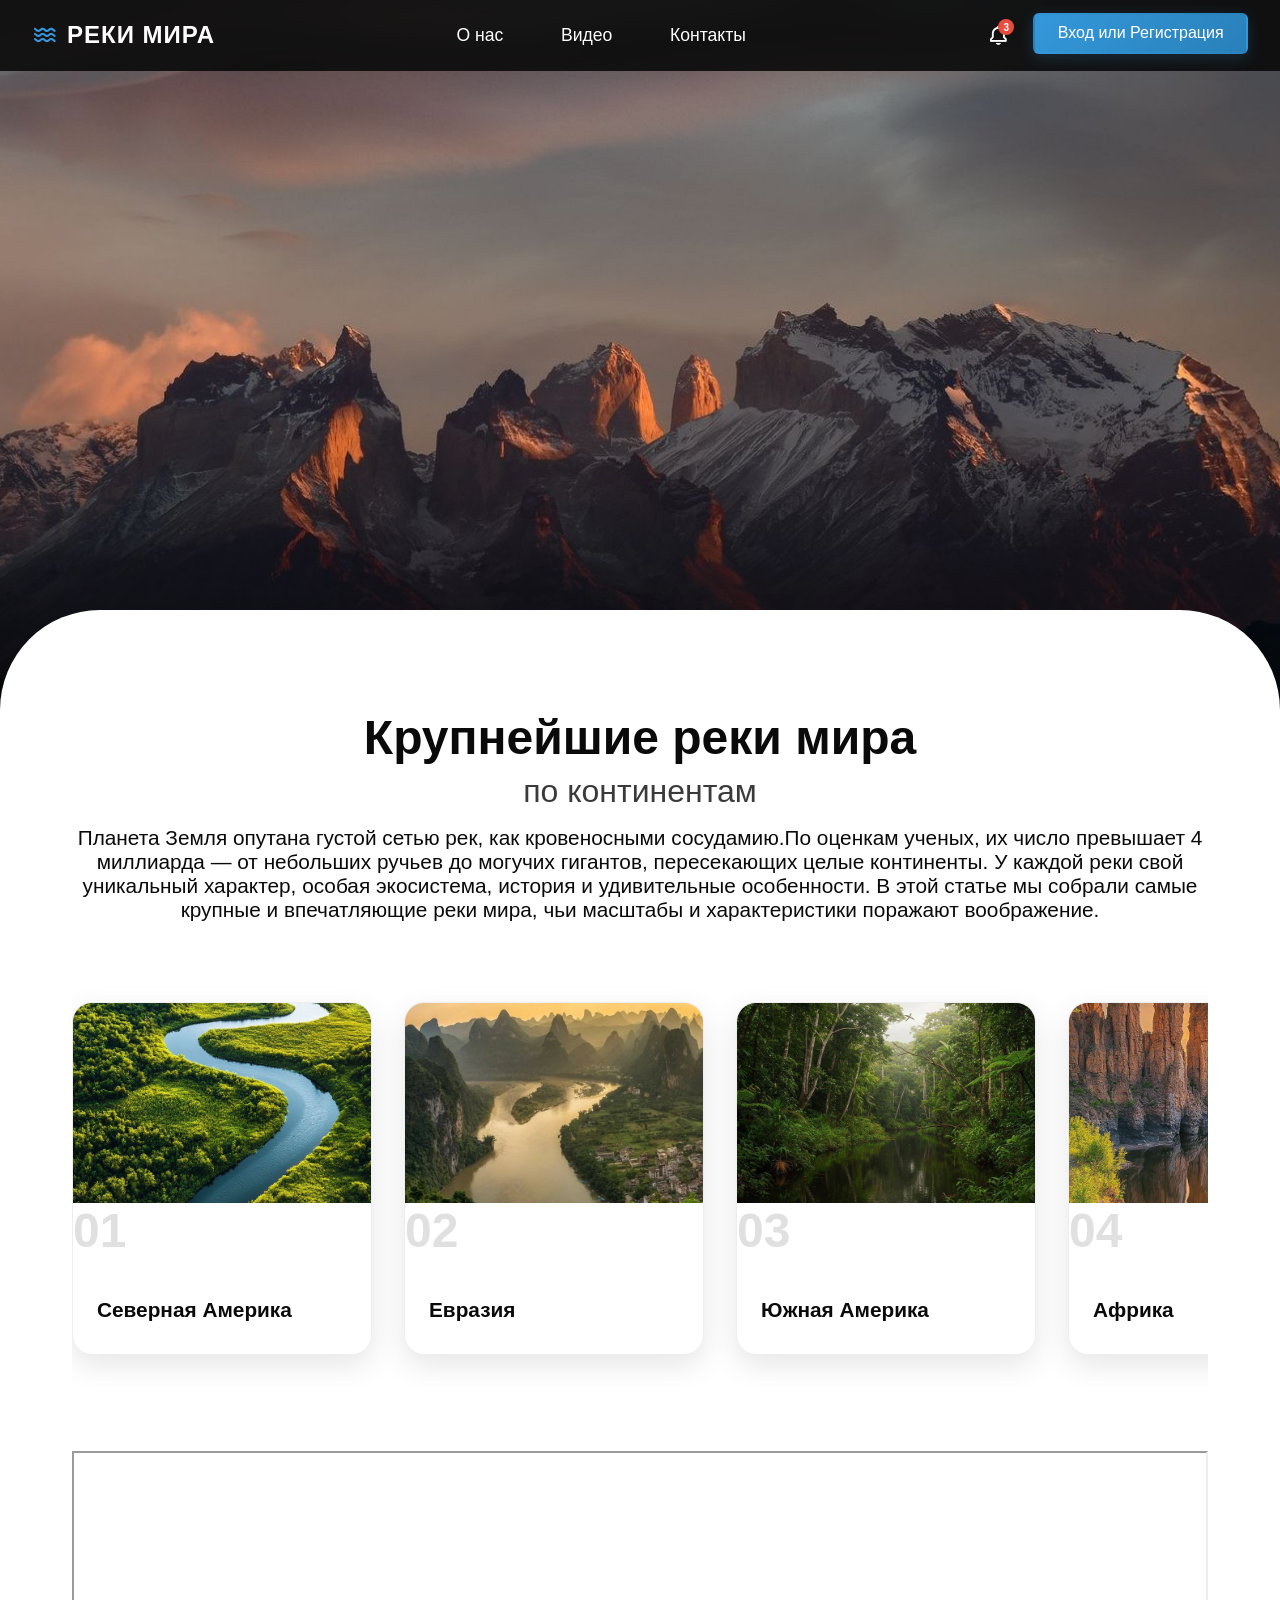
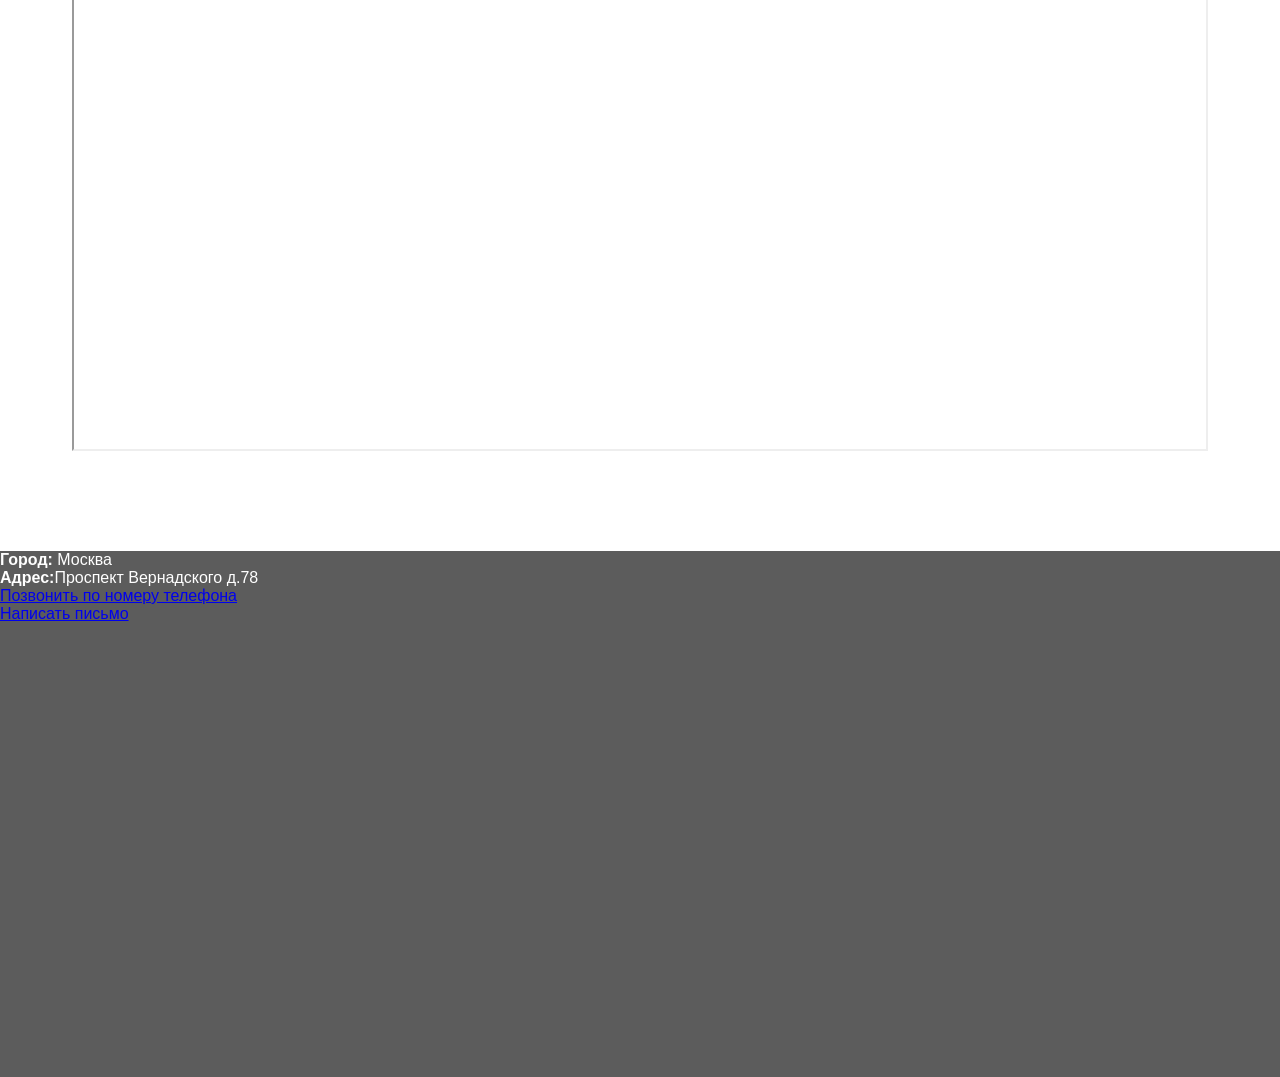
==== index.html @ 8da2535d "Add files via upload" ====
<!DOCTYPE html>
<html lang="ru">
<head>
    <meta charset="UTF-8">
    <meta name="viewport" content="width=device-width, initial-scale=1.0">
    <link rel="stylesheet" href="style2.2.css">
    <link rel="icon" type = " image/png" href = "иконка2.jpg">
    <title>РЕКИ МИРА</title>
    <link href='https://unpkg.com/boxicons@2.1.4/css/boxicons.min.css' rel='stylesheet'>
</head>
<body>
    <!-- Шапка -->
<header class="header">
    <!-- Левая часть: Логотип -->
    <div class="header-left">
        <a href="index2.html" class="logo">
            <i class='bx bx-water'></i>
            РЕКИ МИРА
        </a>
    </div>
    
    <!-- Центральная часть: Меню навигации (только для десктопа) -->
    <div class="header-center">
        <ul class="nav-menu">
            <li><a href="#1">О нас</a></li>
            <li><a href="#2">Видео</a></li>
            <li><a href="#3">Контакты</a></li>
        </ul>
    </div>
    
    <!-- Правая часть: Все иконки вместе -->
    <div class="header-right">
        <!-- Иконка уведомлений с выпадающим списком -->
        <div class="notification">
            <div class="notification-badge">
                <i class='bx bx-bell'></i>
                <span class="badge-count">3</span>
            </div>
            <!-- Выпадающий список уведомлений -->
            <div class="notification-dropdown">
                <div class="notification-header">
                    <h3>Уведомления</h3>
                </div>
                <div class="notification-list">
                    <div class="notification-item unread">
                        <i class='bx bx-water'></i>
                        <div class="notification-content">
                            <p>Новый тур по реке Миссисипи</p>
                            <span>2 часа назад</span>
                        </div>
                    </div>
                    <div class="notification-item unread">
                        <i class='bx bx-calendar'></i>
                        <div class="notification-content">
                            <p>Завтра экскурсия по Волге</p>
                            <span>5 часов назад</span>
                        </div>
                    </div>
                    <div class="notification-item">
                        <i class='bx bx-gift'></i>
                        <div class="notification-content">
                            <p>Специальное предложение на туры</p>
                            <span>1 день назад</span>
                        </div>
                    </div>
                </div>
            </div>
        </div>
        
        <!-- КНОПКА ВХОДА ДЛЯ ДЕСКТОПА -->
        <div class="header-register-link">
            <a href="login2.html">Вход или Регистрация</a>
        </div>
        
        <!-- Иконка входа для мобильных -->
        <div class="mobile-login-btn">
            <a href="login2.html" title="Вход">
                <i class='bx bx-user'></i>
            </a>
        </div>
        
        <!-- Кнопка бургер-меню -->
        <button class="menu-btn" aria-label="Открыть меню">
            <span></span>
            <span></span>
            <span></span>
        </button>
    </div>
</header>

    <!-- Мобильное меню -->
    <div class="mobile-menu">
        <ul class="mobile-nav">
            <li><a href="#1">О нас</a></li>
            <li><a href="#2">Видео</a></li>
            <li><a href="#">Контакты</a></li>
            <li><a href="login2.html">Вход или Регистрация</a></li>
        </ul>
    </div>

    <!-- Оверлей для меню -->
    <div class="menu-overlay"></div>

    <!-- Герой секция с фотографией -->
    <section class="hero">
        <div class="hero-image">
            <img src="фон 26.jpg" alt="Озеро Бравиец">
        </div>
        <div class="hero-overlay">
            <div class="hero-content">
                <h1 class="hero-subtitle"></h1>
            </div>
        </div>
    </section>

    <!-- Перекрывающий объект с карточками -->
    <section class="overlay-section">
        <div class="overlay-container">
            <!-- Текст слева -->
            <div class="overlay-text">
                <h2 id ="1">Крупнейшие реки мира</h2>
                <h3>по континентам</h3>
                <p class="large-text">Планета Земля опутана густой сетью рек, как кровеносными сосудамию.По оценкам ученых, их число превышает 4 миллиарда — от небольших ручьев до могучих гигантов, пересекающих целые континенты. У каждой реки свой уникальный характер, особая экосистема, история и удивительные особенности. В этой статье мы собрали самые крупные и впечатляющие реки мира, чьи масштабы и характеристики поражают воображение.</p>
            </div>

            <div class="cards-container">
                <div class="cards-wrapper">
                    <a href="north-america.html" class="card-link">
                        <div class="card animate-card">
                            <div class="card-image">
                                <img src="миссисипи1.jpg" alt="Миссисипи">
                            </div> 
                            <div class="card-number">01</div>
                            <div class="card-content">
                                <h4>Северная Америка</h4>
                            </div>
                        </div>
                    </a>
                    
                    <a href="eurasia.html" class="card-link">
                        <div class="card animate-card">
                            <div class="card-image">
                                <img src="янцзы 1.jpg" alt="Янцзы">
                            </div> 
                            <div class="card-number">02</div>
                            <div class="card-content">
                                <h4>Евразия</h4>
                            </div>
                        </div>
                    </a>
                    
                    <a href="south-america.html" class="card-link">
                        <div class="card animate-card">
                            <div class="card-image">
                                <img src="амазонка 2.jpg" alt="Амазонка">
                            </div> 
                            <div class="card-number">03</div>
                            <div class="card-content">
                                <h4>Южная Америка</h4>
                            </div>
                        </div>
                    </a>
                    
                    <a href="africa.html"class="card-link">
                        <div class="card animate-card">
                            <div class="card-image">
                                <img src="лена2.jpg" alt="Лена">
                            </div> 
                            <div class="card-number">04</div>
                            <div class="card-content">
                                <h4>Африка</h4>
                            </div>
                        </div>
                    </a>
                    <!-- Второй набор карточек (дубликаты) -->
                    <a href="north-america.html" class="card-link">
                        <div class="card animate-card">
                            <div class="card-image">
                                <img src="миссисипи1.jpg" alt="Миссисипи">
                            </div> 
                            <div class="card-number">01</div>
                            <div class="card-content">
                                <h4>Северная Америка</h4>
                            </div>
                        </div>
                    </a>
                    
                    <a href="eurasia.html" class="card-link">
                        <div class="card animate-card">
                            <div class="card-image">
                                <img src="янцзы 1.jpg" alt="Янцзы">
                            </div> 
                            <div class="card-number">02</div>
                            <div class="card-content">
                                <h4>Евразия</h4>
                            </div>
                        </div>
                    </a>
                    
                    <a href="south-america.html" class="card-link">
                        <div class="card animate-card">
                            <div class="card-image">
                                <img src="амазонка 2.jpg" alt="Амазонка">
                            </div> 
                            <div class="card-number">03</div>
                            <div class="card-content">
                                <h4>Южная Америка</h4>
                            </div>
                        </div>
                    </a>
                    
                    <a href="africa.html" class="card-link">
                        <div class="card animate-card">
                            <div class="card-image">
                                <img src="лена2.jpg" alt="Лена">
                            </div> 
                            <div class="card-number">04</div>
                            <div class="card-content">
                                <h4>Африка</h4>
                            </div>
                        </div>
                    </a>
                </div>
            </div>
            <div class="video-section" id ="2">
                <div class="video-wrapper">
                    <iframe src="https://rutube.ru/play/embed/c1d8cdcf89a8699d1d1cd6cf61691dd6?autostart=false" width=100% height="600">
                    </iframe>
                </div>
            </div>
        </div>
    </section>

    <footer>
        <p id ="3"><b>Город:</b> Москва</p>
        <p><b>Адрес:</b>Проспект Вернадского д.78</p>
        <p><a href="tel:+79295620335">Позвонить по номеру телефона</a></p>
        <p><a href="mailto:martynyuk-nastena@list.ru">Написать письмо</a></p>
        <iframe src="https://www.google.com/maps/embed?pb=!1m18!1m12!1m3!1d6698.870438184305!2d37.49034194179355!3d55.66796847981551!2m3!1f0!2f0!3f0!3m2!1i1024!2i768!4f13.1!3m3!1m2!1s0x46b54dc1d23b51c3%3A0x74763ed59c81ccb6!2z0KDQotCjINCc0JjQoNCt0JA!5e0!3m2!1sru!2sru!4v1760949734559!5m2!1sru!2sru" width="600" height="450" style="border:0;" allowfullscreen="" loading="lazy" referrerpolicy="no-referrer-when-downgrade"></iframe>
    </footer>

    <script>
    // JavaScript для бургер-меню
    document.addEventListener('DOMContentLoaded', function() {
        const menuBtn = document.querySelector('.menu-btn');
        const mobileMenu = document.querySelector('.mobile-menu');
        const menuOverlay = document.querySelector('.menu-overlay');
        const mobileLinks = document.querySelectorAll('.mobile-nav a');
        
        // Открытие/закрытие меню
        menuBtn.addEventListener('click', function() {
            this.classList.toggle('active');
            mobileMenu.classList.toggle('active');
            menuOverlay.classList.toggle('active');
            document.body.style.overflow = mobileMenu.classList.contains('active') ? 'hidden' : '';
        });
        
        // Закрытие меню при клике на оверлей
        menuOverlay.addEventListener('click', function() {
            menuBtn.classList.remove('active');
            mobileMenu.classList.remove('active');
            this.classList.remove('active');
            document.body.style.overflow = '';
        });
        
        // Закрытие меню при клике на ссылку
        mobileLinks.forEach(link => {
            link.addEventListener('click', function() {
                menuBtn.classList.remove('active');
                mobileMenu.classList.remove('active');
                menuOverlay.classList.remove('active');
                document.body.style.overflow = '';
            });
        });
        
        // Закрытие меню при нажатии Escape
        document.addEventListener('keydown', function(e) {
            if (e.key === 'Escape') {
                menuBtn.classList.remove('active');
                mobileMenu.classList.remove('active');
                menuOverlay.classList.remove('active');
                document.body.style.overflow = '';
            }
        });
    });
    </script>

    
</body>
</html>
---- style2.2.css ----
* {
    margin: 0;
    padding: 0;
    box-sizing: border-box;
}

.large-text {
    font-size: 1.3rem;
}

body {
    font-family: 'Arial', sans-serif;
    background: #0a0a0a;
    color: white;
    overflow-x: hidden;
}

body {
    background: url('./фон.jpg');
    background-position: center;
    background-size: cover;
    background-repeat: no-repeat;
    background-attachment: fixed;
}

body.login-page {
    display: flex;
    justify-content: center;
    align-items: center;
    min-height: 100vh;
}

.wrapper {
    width: 500px;
    background-color: transparent;
    border: 2px solid rgb(255, 255, 255, .2);
    backdrop-filter: blur(30px);
    border-radius: 20px;
    box-shadow: 0 0 10px rgba(0, 0, 0, .2);
    padding: 30px 40px;
}

.wrapper h1 {
    font-size: 36px;
    text-align: center;
}

.wrapper .input-box {
    width: 100%;
    height: 50px;
    margin: 30px 0;
    position: relative;
}

.input-box input {
    width: 100%;
    height: 100%;
    background: transparent;
    border: none;
    outline: none;
    border: 2px solid rgb(255, 255, 255, 0.2);
    border-radius: 40px;
    font-size: 16px;
    color: #fff;
    padding: 20px 45px 20px 20px;
}

.input-box input::placeholder {
    color: #fff;
}

.input-box i {
    position: absolute;
    right: 20px;
    top: 50%;
    transform: translateY(-50%);
    font-size: 30px;
}

.wrapper .remember {
    display: flex;
    justify-content: space-between;
    font-size: 14.5px;
    margin: -15px 0 15px;
}

.remember label input {
    accent-color: #fff;
    margin-right: 3px;
}

.remember a {
    color: #fff;
    text-decoration: none;
}

.remember a:hover {
    text-decoration: underline;
}

.wrapper .btn {
    width: 100%;
    height: 40px;
    background: #fff;
    border: none;
    outline: none;
    border-radius: 40px;
    box-shadow: 0 0 10px rgba(0, 0, 0, .50);
    cursor: pointer;
    font-size: 16px;
    color: #333;
    font-weight: 600;
}

.wrapper .register-link {
    font-size: 14.5px;
    text-align: center;
    margin-top: 20px;
}

.register-link p a {
    color: #fff;
    text-decoration: none;
    font-weight: 600;
}

.register-link p a:hover {
    text-decoration: underline;
}

/* ========== HEADER ========== */
.header {
    position: fixed;
    top: 0;
    left: 0;
    width: 100%;
    padding: 0.8rem 2rem;
    z-index: 1000;
    background: rgba(10, 10, 10, 0.9);
    backdrop-filter: blur(10px);
    display: flex;
    justify-content: space-between;
    align-items: center;
    min-height: 70px;
}

/* Логотип */
.logo {
    font-size: 1.5rem;
    font-weight: bold;
    letter-spacing: 1px;
    color: white;
    text-decoration: none;
    display: flex;
    align-items: center;
    gap: 8px;
    white-space: nowrap;
}

.logo i {
    font-size: 1.6rem;
    color: #3498db;
}

/* Навигация для десктопа */
.header-center {
    display: flex;
    justify-content: center;
    flex: 1;
}

.nav-menu {
    display: flex;
    list-style: none;
    gap: 2rem;
    margin: 0;
    padding: 0;
}

.nav-menu a {
    color: white;
    text-decoration: none;
    font-size: 1.1rem;
    transition: all 0.3s;
    padding: 0.4rem 0.8rem;
    border-radius: 5px;
}

.nav-menu a:hover {
    color: #3498db;
    background: rgba(255, 255, 255, 0.1);
}

/* Правая часть - десктоп */
.header-right {
    display: flex;
    align-items: center;
    gap: 1.5rem;
}

/* Уведомления */
.notification {
    position: relative;
}

.notification-badge {
    position: relative;
    cursor: pointer;
    font-size: 1.4rem;
    color: white;
    transition: color 0.3s;
    display: flex;
    align-items: center;
}

.badge-count {
    position: absolute;
    top: -5px;
    right: -5px;
    background: #e74c3c;
    color: white;
    border-radius: 50%;
    width: 16px;
    height: 16px;
    font-size: 10px;
    display: flex;
    align-items: center;
    justify-content: center;
    font-weight: bold;
}

/* Выпадающий список уведомлений */
.notification-dropdown {
    position: absolute;
    top: 100%;
    right: 0;
    width: 350px;
    background: white;
    border-radius: 8px;
    box-shadow: 0 5px 20px rgba(0, 0, 0, 0.1);
    opacity: 0;
    visibility: hidden;
    transform: translateY(10px);
    transition: all 0.3s ease;
    z-index: 1001;
    margin-top: 10px;
}

.notification:hover .notification-dropdown {
    opacity: 1;
    visibility: visible;
    transform: translateY(0);
}

.notification-header {
    padding: 15px;
    border-bottom: 1px solid #eee;
    display: flex;
    justify-content: space-between;
    align-items: center;
}

.notification-header h3 {
    margin: 0;
    font-size: 16px;
    font-weight: 600;
    color: #333;
}

.notification-list {
    max-height: 300px;
    overflow-y: auto;
}

.notification-item {
    display: flex;
    align-items: flex-start;
    padding: 15px;
    border-bottom: 1px solid #f5f5f5;
    transition: background 0.3s;
}

.notification-item:hover {
    background: #f9f9f9;
}

.notification-item.unread {
    background: #f0f7ff;
}

.notification-item i {
    font-size: 20px;
    color: #3498db;
    margin-right: 10px;
    margin-top: 2px;
}

.notification-content {
    flex: 1;
}

.notification-content p {
    margin: 0 0 5px 0;
    font-size: 14px;
    color: #333;
}

.notification-content span {
    font-size: 12px;
    color: #999;
}

/* Кнопка входа для десктопа */
/* Кнопка входа для десктопа */
.header-register-link {
    display: block;
}

.header-register-link a {
    background: linear-gradient(135deg, #3498db, #2980b9);
    color: white;
    padding: 0.6rem 1.4rem;
    border-radius: 6px;
    text-decoration: none;
    font-weight: 500;
    font-size: 1rem;
    transition: all 0.5s cubic-bezier(0.4, 0, 0.2, 1);
    box-shadow: 0 4px 15px rgba(52, 152, 219, 0.2);
    white-space: nowrap;
    display: inline-block;
    border: 2px solid transparent;
    position: relative;
    overflow: hidden;
}

/* Контур сверху - начинается слева */
.header-register-link a::before {
    content: '';
    position: absolute;
    top: 0;
    left: 0;
    width: 0;
    height: 4px;
    background: linear-gradient(90deg, #9fa0ff, #0b3a9e);
    transition: all 0.5s ease;
    border-radius: 2px;
}

/* Контур снизу - начинается справа */
.header-register-link a::after {
    content: '';
    position: absolute;
    bottom: 0;
    right: 0;
    width: 0;
    height: 4px;
    background: linear-gradient(90deg, #9fa0ff, #0b3a9e);
    transition: all 0.5s ease;
    border-radius: 2px;
}

.header-register-link a:hover {
    background: linear-gradient(135deg, #ffffff, hsl(0, 0%, 100%));
    transform: translateY(-2px);
    box-shadow: 0 6px 20px rgba(155, 89, 182, 0.4);
    color: #0a0a0a;
}

/* Контур расширяется при наведении */
.header-register-link a:hover::before {
    width: 100%;
}

.header-register-link a:hover::after {
    width: 100%;
}

/* Иконка входа для мобильных (скрыта на десктопе) */
.mobile-login-btn {
    display: none;
}

.mobile-login-btn a {
    color: white;
    font-size: 1.4rem;
    text-decoration: none;
    padding: 0.3rem;
    transition: color 0.3s;
    display: flex;
    align-items: center;
}

/* БУРГЕР-МЕНЮ  */
/* Кнопка бургер-меню (скрыта на десктопе) */
.menu-btn {
    display: none;
    width: 30px;
    height: 20px;
    position: relative;
    cursor: pointer;
    z-index: 1001;
    background: none;
    border: none;
    padding: 0;
    flex-shrink: 0;
}

.menu-btn span {
    display: block;
    width: 100%;
    height: 2.5px;
    background-color: white;
    position: absolute;
    left: 0;
    transition: all 0.3s ease;
    border-radius: 3px;
}

.menu-btn span:nth-child(1) {
    top: 0;
}

.menu-btn span:nth-child(2) {
    top: 50%;
    transform: translateY(-50%);
}

.menu-btn span:nth-child(3) {
    bottom: 0;
}

/* Активное состояние бургера (крестик) */
.menu-btn.active span:nth-child(1) {
    transform: rotate(45deg);
    top: 9px;
}

.menu-btn.active span:nth-child(2) {
    opacity: 0;
}

.menu-btn.active span:nth-child(3) {
    transform: rotate(-45deg);
    bottom: 9px;
}

/* Мобильное меню */
.mobile-menu {
    position: fixed;
    top: 0;
    right: -100%;
    width: 80%;
    max-width: 300px;
    height: 100vh;
    background: rgba(10, 10, 10, 0.98);
    backdrop-filter: blur(20px);
    z-index: 1000;
    padding: 80px 30px 30px;
    transition: right 0.4s ease-in-out;
    overflow-y: auto;
    box-shadow: -5px 0 15px rgba(0, 0, 0, 0.3);
}

.mobile-menu.active {
    right: 0;
}

.mobile-nav {
    list-style: none;
    margin: 0;
    padding: 0;
}

.mobile-nav li {
    margin-bottom: 1.5rem;
}

.mobile-nav a {
    color: white;
    text-decoration: none;
    font-size: 1.2rem;
    display: block;
    padding: 0.8rem 0;
    border-bottom: 1px solid rgba(255, 255, 255, 0.1);
    transition: color 0.3s;
}

.mobile-nav a:hover {
    color: #3498db;
}

/* Оверлей для мобильного меню */
.menu-overlay {
    position: fixed;
    top: 0;
    left: 0;
    width: 100%;
    height: 100%;
    background: rgba(0, 0, 0, 0.7);
    z-index: 999;
    opacity: 0;
    visibility: hidden;
    transition: all 0.3s ease;
}

.menu-overlay.active {
    opacity: 1;
    visibility: visible;
}

/* ========== ОСТАЛЬНЫЕ СЕКЦИИ ========== */
/* Герой секция */
.hero {
    position: relative;
    height: 80vh;
    overflow: hidden;
}


@media (min-width: 1200px) {
    .hero {
        height: 90vh; /* или 100vh */
    }
}

@media (min-width: 1600px) {
    .hero {
        height: 100vh;
    }
}

.hero-image {
    width: 100%;
    height: 100%;
    position: relative;
}

.hero-image {
    width: 100%;
    height: 100%;
    position: relative;
}

.hero-image img {
    width: 100%;
    height: 100%;
    object-fit: cover;
    object-position: center top;
     display: block;
}

.hero-overlay {
    position: absolute;
    top: 0;
    left: 0;
    width: 100%;
    height: 100%;
    display: flex;
    align-items: flex-end;
    padding: 4rem;
    background: linear-gradient(transparent 50%, rgba(0, 0, 0, 0.8) 100%);
      z-index: 1;
}

.hero-content {
    text-align: left;
}

.hero-subtitle {
    font-size: 1.2rem;
    letter-spacing: 8px;
    margin-bottom: 0.5rem;
    font-weight: 300;
    opacity: 0.9;
}

.hero-location {
    font-size: 3rem;
    font-weight: bold;
    letter-spacing: 3px;
}

/* СЕКЦИЯ С КАРТОЧКАМИ */
.overlay-section {
    position: relative;
    background: white;
    color: #0a0a0a;
    padding: 100px 0;
    min-height: 600px;
    margin-top: -200px;
    z-index: 2;
    border-radius: 100px;
}

.overlay-container {
    max-width: 1200px;
    margin: 0 auto;
    padding: 0 2rem;
}

.overlay-text {
    margin-bottom: 3rem;
    text-align: center;
}

.overlay-text h2 {
    font-size: 3rem;
    font-weight: bold;
    margin-bottom: 0.5rem;
    color: #0a0a0a;
}

.overlay-text h3 {
    font-size: 2rem;
    font-weight: 300;
    margin-bottom: 1rem;
    color: #0a0a0a;
    opacity: 0.8;
}

.studio-name {
    font-size: 1.1rem;
    opacity: 0.6;
    letter-spacing: 1px;
    color: #0a0a0a;
}

/* КОНТЕЙНЕР КАРТОЧЕК */
.cards-container {
    width: 100%;
    overflow: hidden;
    margin: 3rem 0;
    padding: 2rem 0;
}

.cards-wrapper {
    animation: scrollCards 30s linear infinite;
    display: flex;
    gap: 2rem;
}

/* СТИЛИ ДЛЯ КЛИКАБЕЛЬНЫХ КАРТОЧЕК */
.card-link {
    text-decoration: none;
    color: inherit;
    display: block;
    flex: 0 0 300px;
}

.card-link:visited,
.card-link:active,
.card-link:focus {
    color: inherit;
    text-decoration: none;
    outline: none;
}

/* КАРТОЧКИ */
.card {
    cursor: pointer;
    position: relative;
    flex: 0 0 300px;
    background: #fff;
    border-radius: 20px;
    box-shadow: 0 10px 30px rgba(0, 0, 0, 0.1);
    border: 1px solid #eee;
    transition: transform 0.3s ease;
    overflow: hidden;
}

.card:hover {
    transform: translateY(-10px);
}

.card-image {
    width: 100%;
    height: 200px;
    overflow: hidden;
}

.card-image img {
    width: 100%;
    height: 100%;
    object-fit: cover;
    display: block;
}


.card-content {
    padding: 1.5rem;
}

.card-number {
    font-size: 3rem;
    font-weight: bold;
    color: #e0e0e0;
    margin-bottom: 1rem;
}

.card-content h4 {
    font-size: 1.3rem;
    font-weight: bold;
    margin-bottom: 0.5rem;
    color: #0a0a0a;
}

.card-content p {
    color: #666;
    line-height: 1.5;
}

/* Анимация горизонтального скролла */
@keyframes scrollCards {
    0% {
        margin-left: 0;
    }
    100% {
        margin-left: calc(-300px * 4 - 2rem * 4);
    }
}

.cards-wrapper:hover {
    animation-play-state: paused;
}

/* Стили для круглых картинок */
.river-section {
    display: flex;
    align-items: flex-start;
    gap: 30px;
    margin-bottom: 40px;
}

.river-content {
    flex: 1;
}

.river-image {
    width: 400px;
    height: 400px;
    border-radius: 50%;
    background-size: cover;
    background-position: center;
    background-repeat: no-repeat;
    flex-shrink: 0;
    border: 5px solid #3498db;
}

/* Отдельные стили для каждой реки */
.missouri-img { background-image: url('миссури.jpg'); }
.mississippi-img { background-image: url('миссисипи1.jpg'); }
.mackenzie-img { background-image: url('маккензи.jpg'); }
.yukon-img { background-image: url('юкон.jpg'); }
.rio-grande-img { background-image: url('рио-гранде.jpg'); }
.amazon-img { background-image: url('амазонка 1.2.jpg'); }
.orinaco-img { background-image: url('ориноко.jpg'); }
.san-francisco-img { background-image: url('сан-франсиску.jpg'); }
.magdalena-img { background-image: url('макдалена.jpg'); }
.uruguay-img { background-image: url('уругвай.jpg'); }
.volga-img { background-image: url('волга.jpg'); }
.danube-img { background-image: url('дунай.jpg'); }
.yangtze-img { background-image: url('янцзы 1.jpg'); }
.ob-img { background-image: url('обь.jpg'); }
.yellow-img { background-image: url('хуанхэ.jpg'); }
.yenisei-img { background-image: url('Енисей.jpg'); }
.dnepr-img { background-image: url('днепр.jpg'); }
.nile-img { background-image: url('нил2.jpg'); }
.congo-img { background-image: url('конго.jpg'); }
.niger-img { background-image: url('нигер.jpg'); }
.zambezi-img { background-image: url('замбезе.jpg'); }
.senegal-img { background-image: url('сенегал.jpg'); }

/* Стили для видео секции */
.video-section {
    display: flex;
    justify-content: center;
    align-items: center;
    width: 100%;
    margin-top: 4rem;
}

.video-wrapper {
    display: flex;
    justify-content: center;
    align-items: center;
    width: 100%;
}

footer {
    background: rgba(10, 10, 10, 0.664);
    backdrop-filter: blur(10px);
}

.article {
    width: 70%;
    height: 100%;
    background-color: #ffffff;
    margin: 10px auto;
    border-radius: 40px;
    padding: 30px;
    color: #0a0a0a;
    font-size: 1.3rem;
}

/* ========== МОБИЛЬНАЯ АДАПТАЦИЯ ========== */
@media (max-width: 768px) {
    /* Шапка - все в один горизонтальный ряд */
    .header {
        padding: 0.6rem 1rem;
        min-height: 60px;
    }
    
    /* Логотип */
    .logo {
        font-size: 1.2rem;
        gap: 6px;
    }
    
    .logo i {
        font-size: 1.3rem;
    }
    
    /* Показываем бургер */
    .menu-btn {
        display: flex;
        align-items: center;
        order: 2;
    }
    
    /* Прячем десктопное меню */
    .header-center {
        display: none;
    }
    
    /* Прячем десктопную кнопку входа */
    .header-register-link {
        display: none;
    }
    
    /* Показываем мобильную иконку входа */
    .mobile-login-btn {
        display: flex;
        align-items: center;
        order: 1;
    }
    
    /* Правая часть - все иконки вместе */
    .header-right {
        display: flex;
        align-items: center;
        gap: 0.8rem;
        order: 3;
        margin-left: auto;
    }
    
    /* Уменьшаем иконку уведомлений */
    .notification-badge {
        font-size: 1.3rem;
    }
    
    /* Уменьшаем выпадающее меню уведомлений */
    .notification-dropdown {
        width: 280px;
        right: -60px;
        top: 35px;
    }
    
    /* Левая часть */
    .header-left {
        order: 1;
        flex: 1;
    }
    
    /* Исправляем отступ для героя */
    .hero {
        height: 50vh;
    }
    
    .hero-overlay {
        padding: 2rem;
    }
    
    .hero-location {
        font-size: 1.5rem;
    }
    
    /* Секция с карточками */
    .overlay-section {
        padding: 60px 0;
        border-radius: 50px;
        margin-top: -50px;
    }
    
    .overlay-container {
        padding: 0 1rem;
    }
    
    .overlay-text h2 {
        font-size: 1.8rem;
    }
    
    .overlay-text h3 {
        font-size: 1.3rem;
    }
    
    /* Карточки */
    .card {
        flex: 0 0 280px;
    }
    
    .card-link {
        flex: 0 0 280px;
    }
    
    .card-image {
        height: 150px;
    }
    
    .card-content {
        padding: 1rem;
    }
    
    .card-number {
        font-size: 2rem;
    }
    
    .card-content h4 {
        font-size: 1.1rem;
    }



    .cards-wrapper {
    animation: none !important; /* Отключаем анимацию */
    overflow-x: auto;           /* Включаем горизонтальный скролл */
    -webkit-overflow-scrolling: touch; /* Плавное скроллирование на iOS */
    scroll-snap-type: x mandatory;      /* Включаем прилипание к карточкам */
    gap: 1rem;                   /* Немного уменьшаем отступы при скролле */
    }

    .card-link {
    flex: 0 0 auto;             /* Размер карточек по содержимому, не сжимать */
    scroll-snap-align: start;   /* Карточка «приливает» к началу области просмотра */
    }
    
    /* Анимация карточек */
    @keyframes scrollCards {
        0% {
            margin-left: 0;
        }
        100% {
            margin-left: calc(-280px * 4 - 2rem * 4);
        }
    }
    
    /* Статьи */
    .article {
        width: 95%;
        padding: 20px;
        border-radius: 20px;
    }
    
    /* Круглые изображения рек */
    .river-section {
        flex-direction: column;
        gap: 20px;
        margin-bottom: 30px;
    }
    
    .river-image {
        width: 250px;
        height: 250px;
        margin: 0 auto;
    }
    
    /* Видео */
    .video-wrapper iframe {
        height: 250px !important;
    }
    
    .video-section {
        margin-top: 2rem;
    }
    
    /* Футер */
    footer iframe {
        width: 100%;
        height: 300px;
    }
    
    footer p {
        font-size: 0.9rem;
    }
}

@media (max-width: 480px) {
    .header {
        padding: 0.5rem 0.8rem;
        min-height: 55px;
    }
    
    .logo {
        font-size: 1rem;
    }
    
    .logo i {
        font-size: 1.1rem;
    }
    
    .menu-btn {
        width: 24px;
        height: 18px;
    }
    
    .notification-badge {
        font-size: 1.2rem;
    }
    
    .mobile-login-btn a {
        font-size: 1.2rem;
    }
    
    .header-right {
        gap: 0.6rem;
    }
    
    .hero {
        height: 40vh;
    }
    
    .overlay-section {
        padding: 40px 0;
        border-radius: 30px;
    }
    
    .overlay-text h2 {
        font-size: 1.5rem;
    }
    
    .overlay-text h3 {
        font-size: 1.1rem;
    }
    
    .card {
        flex: 0 0 250px;
    }
    
    .card-link {
        flex: 0 0 250px;
    }
    
    .river-image {
        width: 200px;
        height: 200px;
    }
    
    .video-wrapper iframe {
        height: 200px !important;
    }
    
    .article {
        width: 98%;
        padding: 15px;
    }
}

/* Планшетная версия */
@media (max-width: 1024px) and (min-width: 769px) {
    .header {
        padding: 0.8rem 1.5rem;
    }
    
    .nav-menu {
        gap: 1.5rem;
    }
    
    .nav-menu a {
        font-size: 1rem;
        padding: 0.3rem 0.6rem;
    }
    
    .hero {
        height: 70vh;
    }
    
    .overlay-section {
        border-radius: 80px;
    }
    
    .river-image {
        width: 300px;
        height: 300px;
    }
}
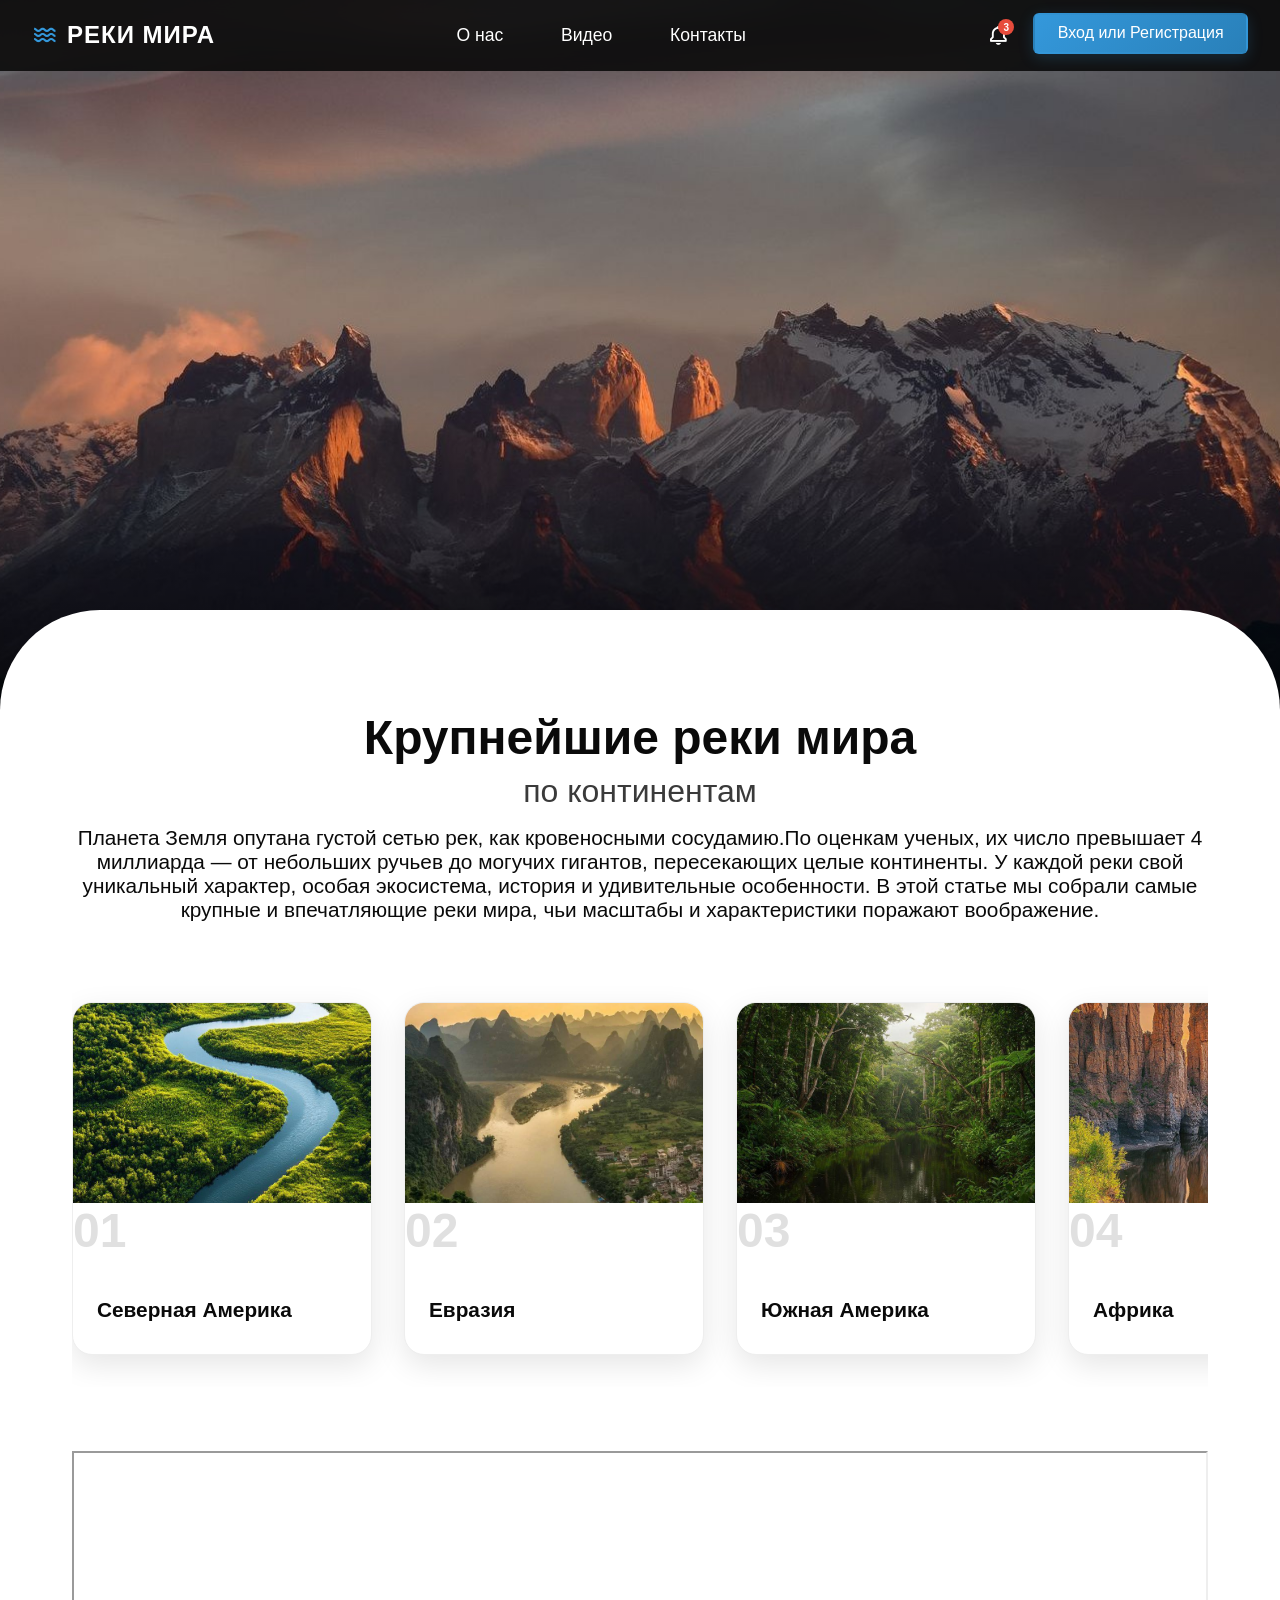
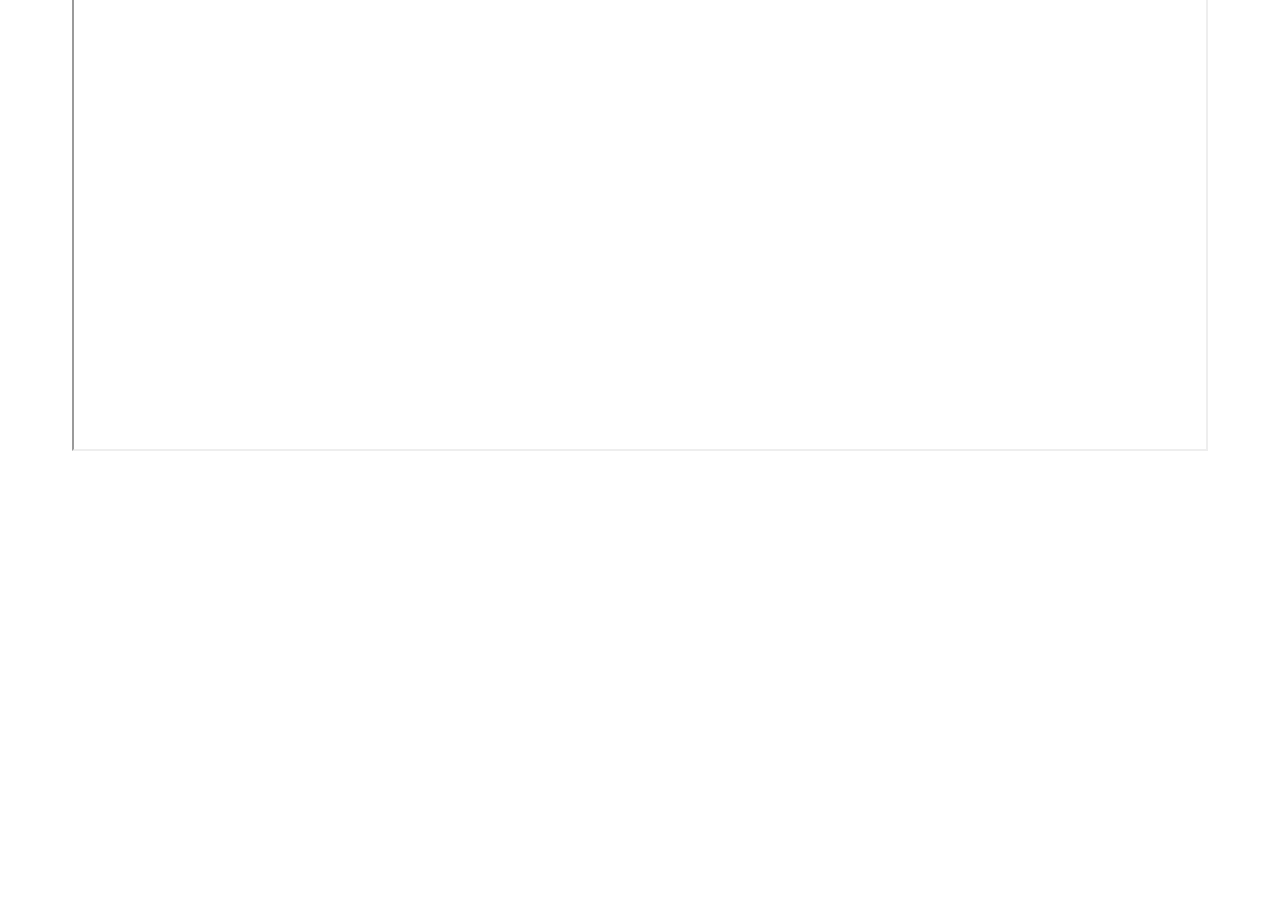
==== commit 1c875e55: "Add files via upload" ====
--- a/index.html
+++ b/index.html
@@ -13,7 +13,7 @@
 <header class="header">
     <!-- Левая часть: Логотип -->
     <div class="header-left">
-        <a href="index2.html" class="logo">
+        <a href="index.html" class="logo">
             <i class='bx bx-water'></i>
             РЕКИ МИРА
         </a>
@@ -93,7 +93,7 @@
         <ul class="mobile-nav">
             <li><a href="#1">О нас</a></li>
             <li><a href="#2">Видео</a></li>
-            <li><a href="#">Контакты</a></li>
+            <li><a href="#3">Контакты</a></li>
             <li><a href="login2.html">Вход или Регистрация</a></li>
         </ul>
     </div>
@@ -120,7 +120,7 @@
             <div class="overlay-text">
                 <h2 id ="1">Крупнейшие реки мира</h2>
                 <h3>по континентам</h3>
-                <p class="large-text">Планета Земля опутана густой сетью рек, как кровеносными сосудамию.По оценкам ученых, их число превышает 4 миллиарда — от небольших ручьев до могучих гигантов, пересекающих целые континенты. У каждой реки свой уникальный характер, особая экосистема, история и удивительные особенности. В этой статье мы собрали самые крупные и впечатляющие реки мира, чьи масштабы и характеристики поражают воображение.</p>
+                <p class="large-text" id ="4">Планета Земля опутана густой сетью рек, как кровеносными сосудамию.По оценкам ученых, их число превышает 4 миллиарда — от небольших ручьев до могучих гигантов, пересекающих целые континенты. У каждой реки свой уникальный характер, особая экосистема, история и удивительные особенности. В этой статье мы собрали самые крупные и впечатляющие реки мира, чьи масштабы и характеристики поражают воображение.</p>
             </div>
 
             <div class="cards-container">
@@ -231,14 +231,52 @@
         </div>
     </section>
 
-    <footer>
-        <p id ="3"><b>Город:</b> Москва</p>
-        <p><b>Адрес:</b>Проспект Вернадского д.78</p>
-        <p><a href="tel:+79295620335">Позвонить по номеру телефона</a></p>
-        <p><a href="mailto:martynyuk-nastena@list.ru">Написать письмо</a></p>
-        <iframe src="https://www.google.com/maps/embed?pb=!1m18!1m12!1m3!1d6698.870438184305!2d37.49034194179355!3d55.66796847981551!2m3!1f0!2f0!3f0!3m2!1i1024!2i768!4f13.1!3m3!1m2!1s0x46b54dc1d23b51c3%3A0x74763ed59c81ccb6!2z0KDQotCjINCc0JjQoNCt0JA!5e0!3m2!1sru!2sru!4v1760949734559!5m2!1sru!2sru" width="600" height="450" style="border:0;" allowfullscreen="" loading="lazy" referrerpolicy="no-referrer-when-downgrade"></iframe>
-    </footer>
-
+   <footer>
+    <div class="footer-content">
+        <div class="footer-section">
+            <h3 id ="3">Контакты</h3>
+            <div class="contact-item">
+                <i class="fas fa-map-marker-alt"></i>
+                <div>
+                    <p><b>Город:</b> Москва</p>
+                    <p><b>Адрес:</b> Проспект Вернадского д.78</p>
+                </div>
+            </div>
+            <div class="contact-item">
+                <i class="fas fa-phone"></i>
+                <p><a href="tel:+79295620335">+7 (929) 562-03-35</a></p>
+            </div>
+            <div class="contact-item">
+                <i class="fas fa-envelope"></i>
+                <p><a href="mailto:martynyuk-nastena@list.ru">martynyuk-nastena@list.ru</a></p>
+            </div>
+        </div>
+        
+        <div class="footer-section">
+            <h3>Мы на карте</h3>
+            <div class="map-container">
+                <iframe 
+                    src="https://www.google.com/maps/embed?pb=!1m18!1m12!1m3!1d6698.870438184305!2d37.49034194179355!3d55.66796847981551!2m3!1f0!2f0!3f0!3m2!1i1024!2i768!4f13.1!3m3!1m2!1s0x46b54dc1d23b51c3%3A0x74763ed59c81ccb6!2z0KDQotCjINCc0JjQoNCt0JA!5e0!3m2!1sru!2sru!4v1760949734559!5m2!1sru!2sru" 
+                    width="100%" 
+                    height="250" 
+                    style="border:0;" 
+                    allowfullscreen="" 
+                    loading="lazy" 
+                    referrerpolicy="no-referrer-when-downgrade">
+                </iframe>
+            </div>
+        </div>
+        
+        <div class="footer-section">
+            <h3>Быстрые ссылки</h3>
+            <ul class="footer-links">
+                <li><a href="#4"><i class="fas fa-water"></i>Реки</a></li>
+                <li><a href="#1"><i class="fas fa-info-circle"></i>О нас</a></li>
+            </ul>
+        </div>
+    </div>
+    
+</footer>
     <script>
     // JavaScript для бургер-меню
     document.addEventListener('DOMContentLoaded', function() {
--- a/style2.2.css
+++ b/style2.2.css
@@ -1100,9 +1100,190 @@
 
 
 
-
-
-
-
-
-
+/* Стили для футера */
+footer {
+    background: linear-gradient(135deg, rgba(10, 10, 10, 0.95), rgba(52, 152, 219, 0.1));
+    backdrop-filter: blur(15px);
+    color: white;
+    padding: 40px 20px 20px;
+    margin-top: 60px;
+    border-top: 1px solid rgba(255, 255, 255, 0.1);
+}
+
+.footer-content {
+    display: grid;
+    grid-template-columns: repeat(auto-fit, minmax(280px, 1fr));
+    gap: 40px;
+    max-width: 1200px;
+    margin: 0 auto;
+}
+
+.footer-section h3 {
+    color: #3498db;
+    font-size: 1.4rem;
+    margin-bottom: 20px;
+    padding-bottom: 10px;
+    border-bottom: 2px solid rgba(52, 152, 219, 0.3);
+    position: relative;
+}
+
+.footer-section h3::after {
+    content: '';
+    position: absolute;
+    bottom: -2px;
+    left: 0;
+    width: 60px;
+    height: 2px;
+    background: #3498db;
+}
+
+.contact-item {
+    display: flex;
+    align-items: flex-start;
+    gap: 15px;
+    margin-bottom: 15px;
+    padding: 10px;
+    border-radius: 8px;
+    transition: all 0.3s ease;
+}
+
+.contact-item:hover {
+    background: rgba(255, 255, 255, 0.05);
+    transform: translateX(5px);
+}
+
+.contact-item i {
+    color: #3498db;
+    font-size: 1.2rem;
+    margin-top: 4px;
+    width: 24px;
+}
+
+.contact-item p {
+    margin: 0;
+    line-height: 1.5;
+}
+
+.contact-item a {
+    color: white;
+    text-decoration: none;
+    transition: color 0.3s ease;
+}
+
+.contact-item a:hover {
+    color: #3498db;
+    text-decoration: underline;
+}
+
+.map-container {
+    background: rgba(0, 0, 0, 0.2);
+    border-radius: 10px;
+    overflow: hidden;
+    box-shadow: 0 4px 15px rgba(0, 0, 0, 0.2);
+}
+
+.footer-links {
+    list-style: none;
+    padding: 0;
+    margin: 0;
+}
+
+.footer-links li {
+    margin-bottom: 12px;
+}
+
+.footer-links a {
+    color: white;
+    text-decoration: none;
+    display: flex;
+    align-items: center;
+    gap: 12px;
+    padding: 8px 12px;
+    border-radius: 6px;
+    transition: all 0.3s ease;
+}
+
+.footer-links a:hover {
+    background: rgba(52, 152, 219, 0.2);
+    color: #3498db;
+    transform: translateX(5px);
+}
+
+.footer-links i {
+    font-size: 1.1rem;
+    width: 20px;
+    text-align: center;
+}
+
+.footer-bottom {
+    max-width: 1200px;
+    margin: 40px auto 0;
+    padding-top: 20px;
+    border-top: 1px solid rgba(255, 255, 255, 0.1);
+    text-align: center;
+    font-size: 0.9rem;
+    color: rgba(255, 255, 255, 0.7);
+}
+
+.footer-bottom p {
+    margin: 10px 0;
+}
+
+.footer-bottom i {
+    color: #e74c3c;
+    margin: 0 5px;
+    animation: heartbeat 1.5s infinite;
+}
+
+@keyframes heartbeat {
+    0%, 100% { transform: scale(1); }
+    50% { transform: scale(1.1); }
+}
+
+/* Адаптивность футера */
+@media (max-width: 768px) {
+    footer {
+        padding: 30px 15px 15px;
+        margin-top: 40px;
+    }
+    
+    .footer-content {
+        gap: 30px;
+        grid-template-columns: 1fr;
+    }
+    
+    .footer-section h3 {
+        font-size: 1.2rem;
+    }
+    
+    .contact-item {
+        gap: 12px;
+        padding: 8px;
+    }
+    
+    .map-container iframe {
+        height: 200px;
+    }
+    
+    .footer-bottom {
+        margin-top: 30px;
+        font-size: 0.8rem;
+    }
+}
+
+@media (max-width: 1024px) and (min-width: 769px) {
+    .footer-content {
+        grid-template-columns: repeat(2, 1fr);
+    }
+}
+
+footer {
+    margin-top: -80px; /* подбери значение: -20px…-80px */
+    padding-top: 100px; /* чтобы текст футера не прилипал к overlay-section */
+}
+
+
+
+
+
+
